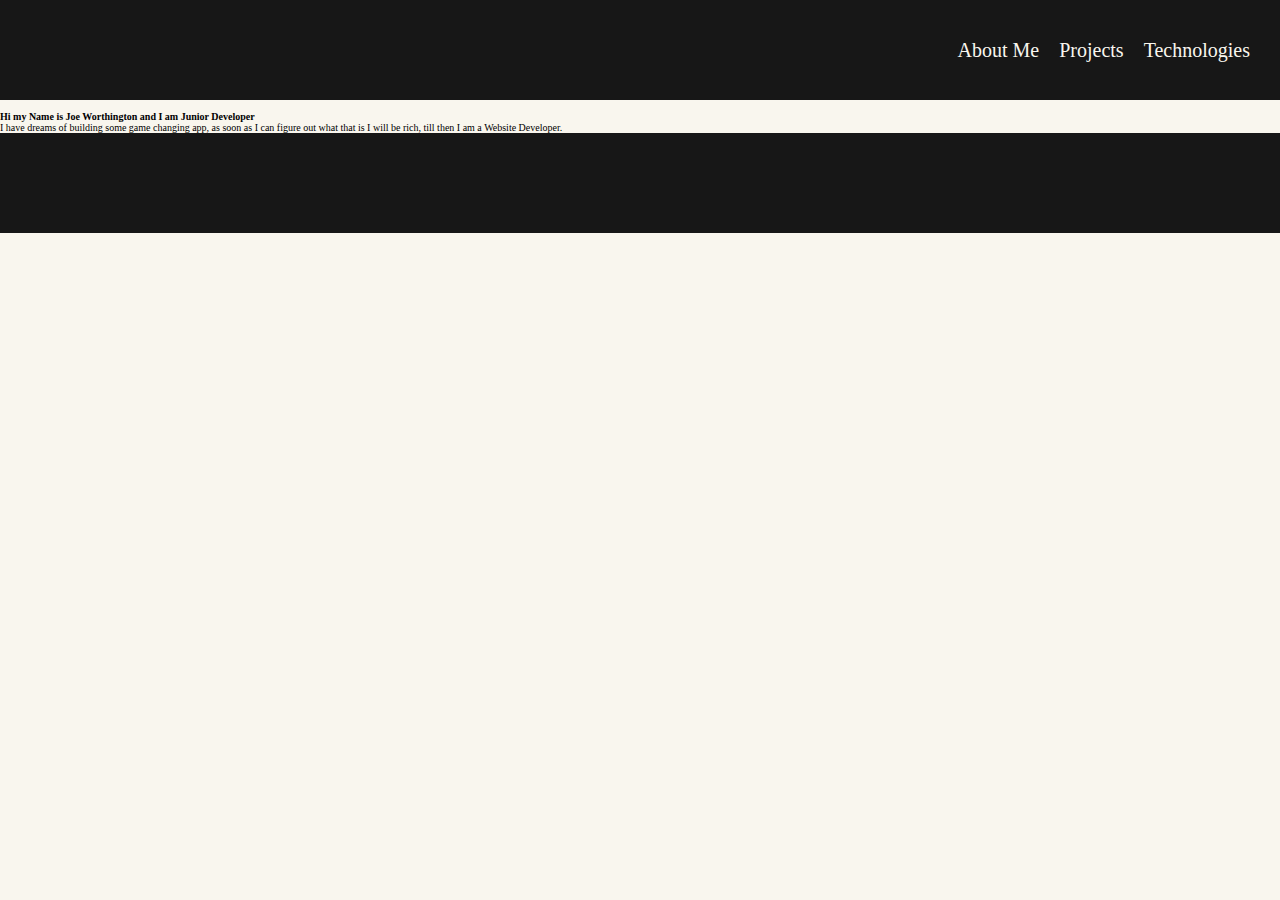
==== index.html @ 5282e40b "Initial commit of project" ====
<!DOCTYPE html>
<html lang="en">
<head>
    <meta charset="UTF-8">
    <meta http-equiv="X-UA-Compatible" content="IE=edge">
    <meta name="viewport" content="width=device-width, initial-scale=1.0">
    <link rel="stylesheet" href="style.css">
    <title>Document</title>
</head>
<body>
    <header class="containter">
        <nav>
            <a href="#">About Me</a>
            <a href="#">Projects</a>
            <a href="#">Technologies</a>
        </nav>
        <button onclick="mobileMenu()" class="hamburger">
            <div class="bar"></div>
        </button>
        <nav class="mobile-nav">
            <a href="#">About Me</a>
            <a href="#">Projects</a>
            <a href="#">Technologies</a>
        </nav>
    </header>

    <body>

        <!-- Hero Block -->
        <section class="hero-block">
            <div class="container">
                <div class="profile-picture">
                    <img src="" alt="">
                </div>
                <div class="opening-statement">
                    <h1>Hi my Name is Joe Worthington and I am Junior Developer</h1>
                    <p>I have dreams of building some game changing app, as soon as I can figure out what that is I will be rich, till then I am a Website Developer.</p>
                </div>
            </div>
        </section>

    </body>

    <footer>

    </footer>
    <script src="./assets/javascript/main.js"></script>
    
</body>
</html>
---- style.css ----
* {
  margin: 0;
  padding: 0;
  font-size: 10px;
}

body {
  background: #F9F6EE;
  margin: 0 auto;
}

.container {
  max-width: 1600px;
}

header {
  display: flex;
  justify-content: end;
  align-items: center;
  background: #171717;
  position: relative;
  height: 10rem;
  gap: 1rem;
}
header nav {
  list-style-type: none;
  display: flex;
  gap: 2rem;
  padding: 0 3rem;
}
header nav a {
  color: #F9F6EE;
  font-size: 2rem;
  position: relative;
  text-decoration: none;
}
header nav a:after {
  position: absolute;
  display: block;
  content: "";
  width: 0;
  height: 0.2rem;
  background-color: #8FBC8F;
  z-index: 3;
  left: 50%;
  transition: all 0.2s ease-out;
}
header nav a:hover::after {
  width: 100%;
  left: 1px;
}
header .hamburger {
  display: none;
  position: absolute;
  right: 2rem;
  width: 35px;
  height: 35px;
  cursor: pointer;
  appearance: none;
  background: none;
  outline: none;
  border: none;
}
header .mobile-nav {
  display: none;
}
@media (max-width: 992px) {
  header nav {
    display: none;
  }
  header .hamburger {
    display: block;
    z-index: 3;
  }
  header .hamburger .bar, header .hamburger:after, header .hamburger:before {
    content: "";
    display: block;
    width: 100%;
    height: 5px;
    background: #F9F6EE;
    margin: 6px 0px;
    transition: 0.4s;
  }
  header .hamburger.is-active:before {
    transform: rotate(-45deg) translate(-0.9rem, 0.6rem);
  }
  header .hamburger.is-active:after {
    transform: rotate(45deg) translate(-0.9rem, -0.6rem);
  }
  header .hamburger.is-active .bar {
    opacity: 0;
  }
  header .mobile-nav {
    margin: 0 auto;
    position: fixed;
    display: flex;
    overflow: hidden;
    width: 100vw;
    height: 100vh;
    justify-content: center;
    flex-direction: column;
    align-items: center;
    background-color: #171717;
    top: 10px;
    right: -200vw;
    transition: 0.6s;
    padding: 0;
  }
  header .mobile-nav a {
    font-size: 6rem;
  }
  header .mobile-nav.is-active {
    right: 0;
  }
}

footer {
  background: #171717;
  width: 100%;
  height: 100px;
}

/*# sourceMappingURL=style.css.map */
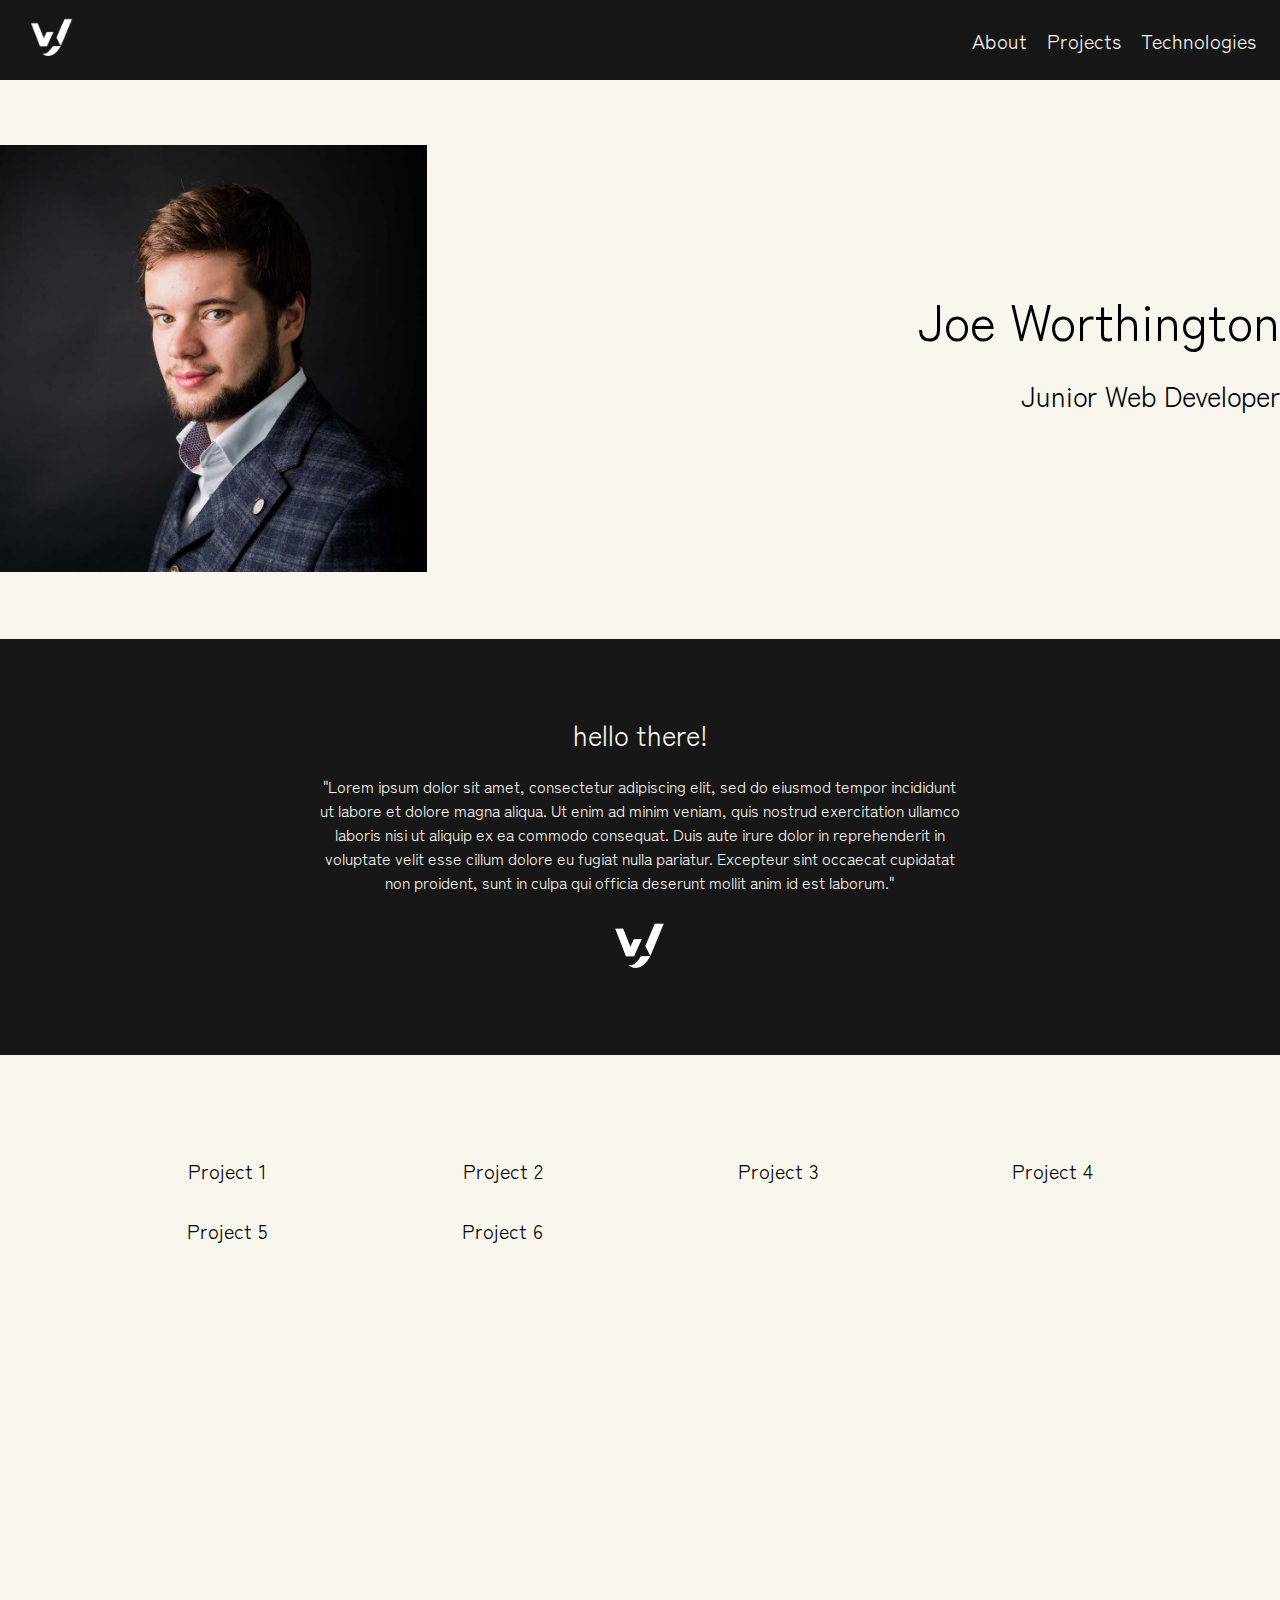
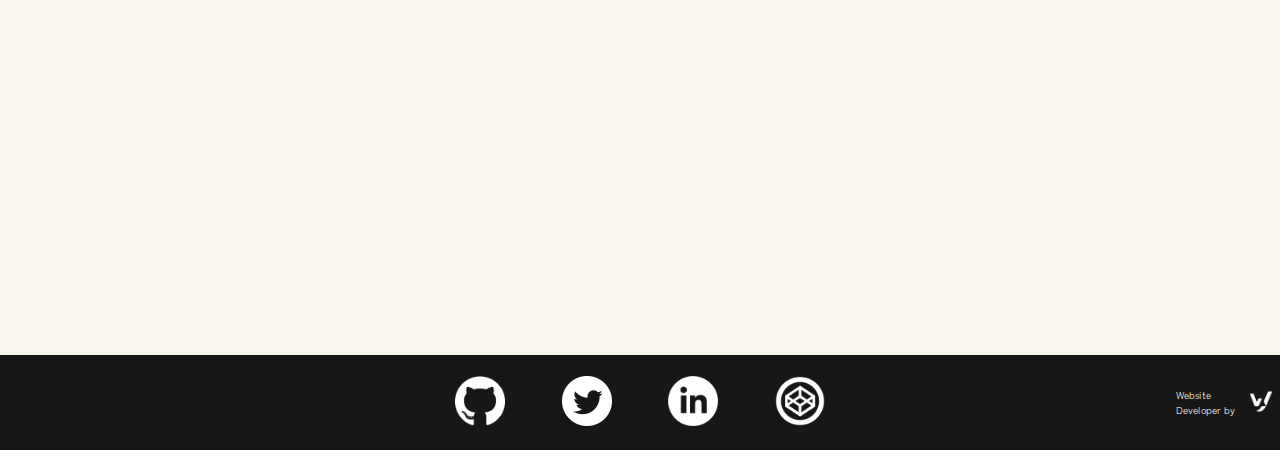
==== commit b1b16040: "Desktop updates" ====
--- a/index.html
+++ b/index.html
@@ -5,23 +5,30 @@
     <meta http-equiv="X-UA-Compatible" content="IE=edge">
     <meta name="viewport" content="width=device-width, initial-scale=1.0">
     <link rel="stylesheet" href="style.css">
-    <title>Document</title>
+    <link rel="preconnect" href="https://fonts.googleapis.com">
+    <link rel="preconnect" href="https://fonts.gstatic.com" crossorigin>
+    <link href="https://fonts.googleapis.com/css2?family=Zen+Kaku+Gothic+Antique:wght@300;400;500;700;900&display=swap" rel="stylesheet">
+    <link rel="icon" type="image/x-icon" href="/assets/images/favicon.ico">
+    <title>Portfolio Project</title>
 </head>
 <body>
-    <header class="containter">
-        <nav>
-            <a href="#">About Me</a>
-            <a href="#">Projects</a>
-            <a href="#">Technologies</a>
-        </nav>
-        <button onclick="mobileMenu()" class="hamburger">
-            <div class="bar"></div>
-        </button>
-        <nav class="mobile-nav">
-            <a href="#">About Me</a>
-            <a href="#">Projects</a>
-            <a href="#">Technologies</a>
-        </nav>
+    <header>
+        <div class="container">
+            <a href="index.html" class="logo"><img src="./assets/images/Logo.png" alt="Joe Worthington Junior Developer Logo"></a>
+            <nav>
+                <a href="about.html">About</a>
+                <a href="portfolio.html">Projects</a>
+                <a href="technologies.html">Technologies</a>
+            </nav>
+            <button onclick="mobileMenu()" class="hamburger">
+                <div class="bar"></div>
+            </button>
+            <nav class="mobile-nav">
+                <a href="about.html">About</a>
+                <a href="portfolio.html">Projects</a>
+                <a href="technologies.html">Technologies</a>
+            </nav>
+        </div>
     </header>
 
     <body>
@@ -30,11 +37,48 @@
         <section class="hero-block">
             <div class="container">
                 <div class="profile-picture">
-                    <img src="" alt="">
+                    <img src="./assets/images/1534412754009.jpg" alt="">
                 </div>
                 <div class="opening-statement">
-                    <h1>Hi my Name is Joe Worthington and I am Junior Developer</h1>
-                    <p>I have dreams of building some game changing app, as soon as I can figure out what that is I will be rich, till then I am a Website Developer.</p>
+                    <h1>Joe Worthington</h1>
+                    <h2>Junior Web Developer</h2>
+                </div>
+            </div>
+        </section>
+
+        <section class="intro-block">
+            <div class="container">
+                <h2>hello there!</h2>
+                <p>"Lorem ipsum dolor sit amet, consectetur adipiscing elit, sed do eiusmod tempor incididunt ut labore et dolore magna aliqua. Ut enim ad minim veniam, quis nostrud exercitation ullamco laboris nisi ut aliquip ex ea commodo consequat. Duis aute irure dolor in reprehenderit in voluptate velit esse cillum dolore eu fugiat nulla pariatur. Excepteur sint occaecat cupidatat non proident, sunt in culpa qui officia deserunt mollit anim id est laborum."</p>
+                <img src="./assets/images/Logo.png" alt="Joe Worthington Junior Developer Logo">
+            </div>
+        </section>
+
+        <section class="project-highlight">
+            <div class="container">
+                <div class="highlight-card-left">
+                    <img src="" alt="">
+                    <h3>Project 1</h3>
+                </div>
+                <div class="highlight-card-right">
+                    <img src="" alt="">
+                    <h3>Project 2</h3>
+                </div>
+                <div class="highlight-card-left">
+                    <img src="" alt="">
+                    <h3>Project 3</h3>
+                </div>
+                <div class="highlight-card-right">
+                    <img src="" alt="">
+                    <h3>Project 4</h3>
+                </div>
+                <div class="highlight-card-left">
+                    <img src="" alt="">
+                    <h3>Project 5</h3>
+                </div>
+                <div class="highlight-card-right">
+                    <img src="" alt="">
+                    <h3>Project 6</h3>
                 </div>
             </div>
         </section>
@@ -42,6 +86,17 @@
     </body>
 
     <footer>
+        <div class="container">
+            <a class="github" href="https://github.com/Joseph-Worthington"><img src="./assets/images/social-images/GitHub-Mark-Light-120px-plus.png" alt="Link to GitHub account"></a>
+            <a class="twitter" href="https://twitter.com/JoeWorthingto15"><img src="./assets/images/social-images/Twitter social icons - circle - white.png" alt="Link to Twitter account"></a>
+            <a class="linkedin" href="https://www.linkedin.com/in/joseph-ce-worthington/"><img src="./assets/images/social-images/linkedin-4-512.png" alt="Link to LinkedIn account"></a>
+            <a class="codepen" href="https://codepen.io/josephworthington"><img src="./assets/images/social-images/codepen-logo.png" alt="Link to Codepens"></a>
+            <div class="developer-signature">
+                <span>Website Developer by</span>
+                <img src="./assets/images/Logo.png" alt="Joe Worthington Junior Developer Logo">
+            </div>
+        </div>
+
 
     </footer>
     <script src="./assets/javascript/main.js"></script>
--- a/style.css
+++ b/style.css
@@ -2,6 +2,7 @@
   margin: 0;
   padding: 0;
   font-size: 10px;
+  box-sizing: border-box;
 }
 
 body {
@@ -10,29 +11,73 @@
 }
 
 .container {
-  max-width: 1600px;
+  max-width: 1400px;
+  display: grid;
+  grid-template-columns: repeat(12, 1fr);
+  align-items: center;
+  justify-items: center;
+  margin: 0 auto;
+}
+@media (max-width: 992px) {
+  .container {
+    margin: 24px;
+    gap: 26px 0;
+    grid-template-columns: repeat(4, 1fr);
+  }
+}
+
+p, span, h1, h2, h3, h4, h5, h6, a, li {
+  font-family: "Zen Kaku Gothic Antique", sans-serif;
+  font-weight: 400;
+  margin-bottom: 2rem;
+}
+
+h1 {
+  font-size: 5rem;
+}
+
+h2 {
+  font-size: 2.75rem;
+}
+
+h3 {
+  font-size: 2rem;
+}
+
+p {
+  font-size: 1.6rem;
+}
+
+img {
+  max-width: 100%;
+}
+
+ul {
+  list-style: none;
 }
 
 header {
+  background: #171717;
+  height: 8rem;
   display: flex;
-  justify-content: end;
   align-items: center;
-  background: #171717;
-  position: relative;
-  height: 10rem;
-  gap: 1rem;
+}
+header .container {
+  padding: 0 24px;
+  width: 100%;
 }
 header nav {
   list-style-type: none;
   display: flex;
   gap: 2rem;
-  padding: 0 3rem;
+  grid-column: 12;
 }
 header nav a {
   color: #F9F6EE;
   font-size: 2rem;
   position: relative;
   text-decoration: none;
+  margin-top: 2rem;
 }
 header nav a:after {
   position: absolute;
@@ -51,7 +96,8 @@
 }
 header .hamburger {
   display: none;
-  position: absolute;
+  grid-column: 4;
+  justify-self: end;
   right: 2rem;
   width: 35px;
   height: 35px;
@@ -64,13 +110,22 @@
 header .mobile-nav {
   display: none;
 }
-@media (max-width: 992px) {
+header .logo {
+  max-width: 55px;
+  justify-self: start;
+  z-index: 100;
+  margin-top: 2rem;
+}
+@media (max-width: 992px) {
+  header .logo {
+    margin-top: 0;
+  }
   header nav {
     display: none;
   }
   header .hamburger {
     display: block;
-    z-index: 3;
+    z-index: 100;
   }
   header .hamburger .bar, header .hamburger:after, header .hamburger:before {
     content: "";
@@ -105,9 +160,10 @@
     right: -200vw;
     transition: 0.6s;
     padding: 0;
+    z-index: 99;
   }
   header .mobile-nav a {
-    font-size: 6rem;
+    font-size: 5rem;
   }
   header .mobile-nav.is-active {
     right: 0;
@@ -117,7 +173,299 @@
 footer {
   background: #171717;
   width: 100%;
-  height: 100px;
+  padding: 1px;
+}
+footer img {
+  max-height: 5rem;
+  max-width: 5rem;
+  border: 50%;
+  margin-top: 2rem;
+}
+footer .github {
+  grid-column: 5;
+}
+footer .developer-signature {
+  width: 100px;
+  display: flex;
+  align-items: center;
+  grid-column: 12;
+  gird-column: span-2;
+}
+footer .developer-signature img {
+  max-height: 30px;
+  margin-top: 0;
+}
+footer .developer-signature span {
+  font-size: 1rem;
+  color: #F9F6EE;
+  margin-bottom: 0;
+}
+@media (max-width: 992px) {
+  footer img {
+    max-height: 5rem;
+    max-width: 5rem;
+    border: 50%;
+    margin-top: 0;
+  }
+  footer .developer-signature {
+    width: 50px;
+    grid-column: 4;
+  }
+  footer .developer-signature img {
+    max-height: 15px;
+  }
+  footer .developer-signature span {
+    font-size: 0.5rem;
+    margin-bottom: 2rem;
+  }
+}
+
+.hero-block {
+  height: 50vh;
+  height: 100%;
+  padding: 6.5rem 0;
+}
+.hero-block .profile-picture {
+  grid-column: 1/span 4;
+}
+.hero-block .opening-statement {
+  grid-column: 9/span 4;
+  justify-self: end;
+}
+.hero-block .opening-statement h2 {
+  text-align: right;
+}
+@media (max-width: 992px) {
+  .hero-block {
+    padding: 0;
+    height: 89vh;
+  }
+  .hero-block .opening-statement {
+    grid-column: 1/span 4;
+  }
+  .hero-block .opening-statement h2 {
+    text-align: left;
+  }
+}
+
+.hero-block-variant {
+  height: 20vh;
+  background-size: cover;
+  background-repeat: no-repeat;
+  background-position: center;
+}
+.hero-block-variant .container {
+  height: 100%;
+}
+.hero-block-variant h1 {
+  grid-column: 6/span 2;
+}
+@media (max-width: 992px) {
+  .hero-block-variant h1 {
+    grid-column: 1/span 4;
+  }
+}
+
+.intro-block {
+  background-color: #171717;
+  padding: 7.5rem 0;
+  color: #F9F6EE;
+}
+.intro-block h2 {
+  grid-column: 6/span 2;
+}
+.intro-block p {
+  grid-column: 4/span 6;
+  text-align: center;
+}
+.intro-block img {
+  grid-column: 6/span 2;
+}
+@media (max-width: 992px) {
+  .intro-block h2 {
+    grid-column: 1/span 4;
+  }
+  .intro-block p {
+    grid-column: 1/span 4;
+    text-align: center;
+  }
+  .intro-block img {
+    grid-column: 2/span 2;
+  }
+}
+
+.project-highlight {
+  text-align: center;
+  height: 100vh;
+  padding: 10vh;
+}
+.project-highlight img {
+  background: #D9D9D9;
+  min-height: 100%;
+  min-width: 100%;
+}
+.project-highlight .highlight-card-left {
+  grid-column: span 3;
+}
+.project-highlight .highlight-card-right {
+  grid-column: span 3;
+}
+@media (max-width: 992px) {
+  .project-highlight {
+    padding: 0;
+    overflow: scroll;
+  }
+  .project-highlight img {
+    min-height: 145px;
+    min-width: 145px;
+  }
+  .project-highlight .highlight-card-left {
+    grid-column: 1/span 4;
+    justify-self: start;
+  }
+  .project-highlight .highlight-card-right {
+    grid-column: 1/span 4;
+    justify-self: end;
+  }
+}
+
+.about-content-block {
+  margin: 10rem 0;
+}
+.about-content-block .container {
+  column-gap: 1rem;
+  grid-auto-flow: row dense;
+}
+.about-content-block .profile-pic {
+  grid-column: 8/span 4;
+}
+.about-content-block .content-wrapper {
+  grid-column: 1/span 6;
+}
+.about-content-block .profile-pic-mobile {
+  display: none;
+}
+@media (max-width: 992px) {
+  .about-content-block .profile-pic-mobile {
+    grid-column: 3/span 2;
+    display: block;
+  }
+  .about-content-block p:first-of-type {
+    grid-column: 1/span 2;
+  }
+  .about-content-block p:nth-child(n+3) {
+    grid-column: 1/span 4;
+  }
+}
+
+@media (max-width: 576px) {
+  .projects .project-card {
+    grid-column: 1/span 4;
+    justify-self: start;
+    position: relative;
+  }
+  .projects .project-card .info-card {
+    background: #171717;
+    color: #F9F6EE;
+  }
+  .projects .project-card .info-card-img {
+    position: absolute;
+    height: 40vw;
+    width: 40vw;
+    background-color: #8FBC8F;
+    left: 45vw;
+    top: 50%;
+    transform: translate(0, -50%);
+  }
+  .projects .project-card-reverse {
+    grid-column: 1/span 4;
+    justify-self: end;
+    position: relative;
+  }
+  .projects .project-card-reverse .info-card {
+    background: #F9F6EE;
+    color: #171717;
+  }
+  .projects .project-card-reverse .info-card-img {
+    position: absolute;
+    height: 40vw;
+    width: 40vw;
+    background-color: #8FBC8F;
+    right: 45vw;
+    top: 50%;
+    transform: translate(0, -50%);
+  }
+  .projects .info-card {
+    max-width: 65vw;
+    padding: 0 2rem;
+    opacity: 0.8;
+    position: relative;
+  }
+  .projects .info-card h2 {
+    padding: 2rem 0;
+  }
+  .projects .info-card ul {
+    padding: 2rem 0;
+    display: flex;
+    gap: 2rem;
+  }
+}
+
+.technology-wrapper {
+  position: relative;
+  display: flex;
+  flex-direction: column;
+  align-items: center;
+  justify-content: center;
+  gap: 10px;
+  margin: 4rem;
+  background-color: #F9F6EE;
+  color: #171717;
+  max-width: 400px;
+}
+.technology-wrapper:hover h2:after {
+  width: 100%;
+  left: 0;
+}
+.technology-wrapper * {
+  color: inherit;
+}
+.technology-wrapper h2 {
+  position: relative;
+}
+.technology-wrapper h2:after {
+  position: absolute;
+  display: block;
+  content: "";
+  width: 0;
+  height: 0.2rem;
+  background-color: #8FBC8F;
+  z-index: 3;
+  left: 50%;
+  transition: all 0.5s ease-out;
+}
+.technology-wrapper .info-card {
+  position: absolute;
+  height: 100%;
+  background: #171717;
+  opacity: 0.8;
+  color: #F9F6EE;
+  width: 20vw;
+  padding: 2vw;
+  text-align: center;
+  opacity: 0;
+  z-index: -2;
+}
+.technology-wrapper .info-card.is-active {
+  opacity: 1;
+  z-index: 2;
+}
+.technology-wrapper .info-card h2 {
+  display: inline;
+  text-align: center;
+}
+.technology-wrapper .info-card p {
+  padding-top: 1vh;
 }
 
 /*# sourceMappingURL=style.css.map */
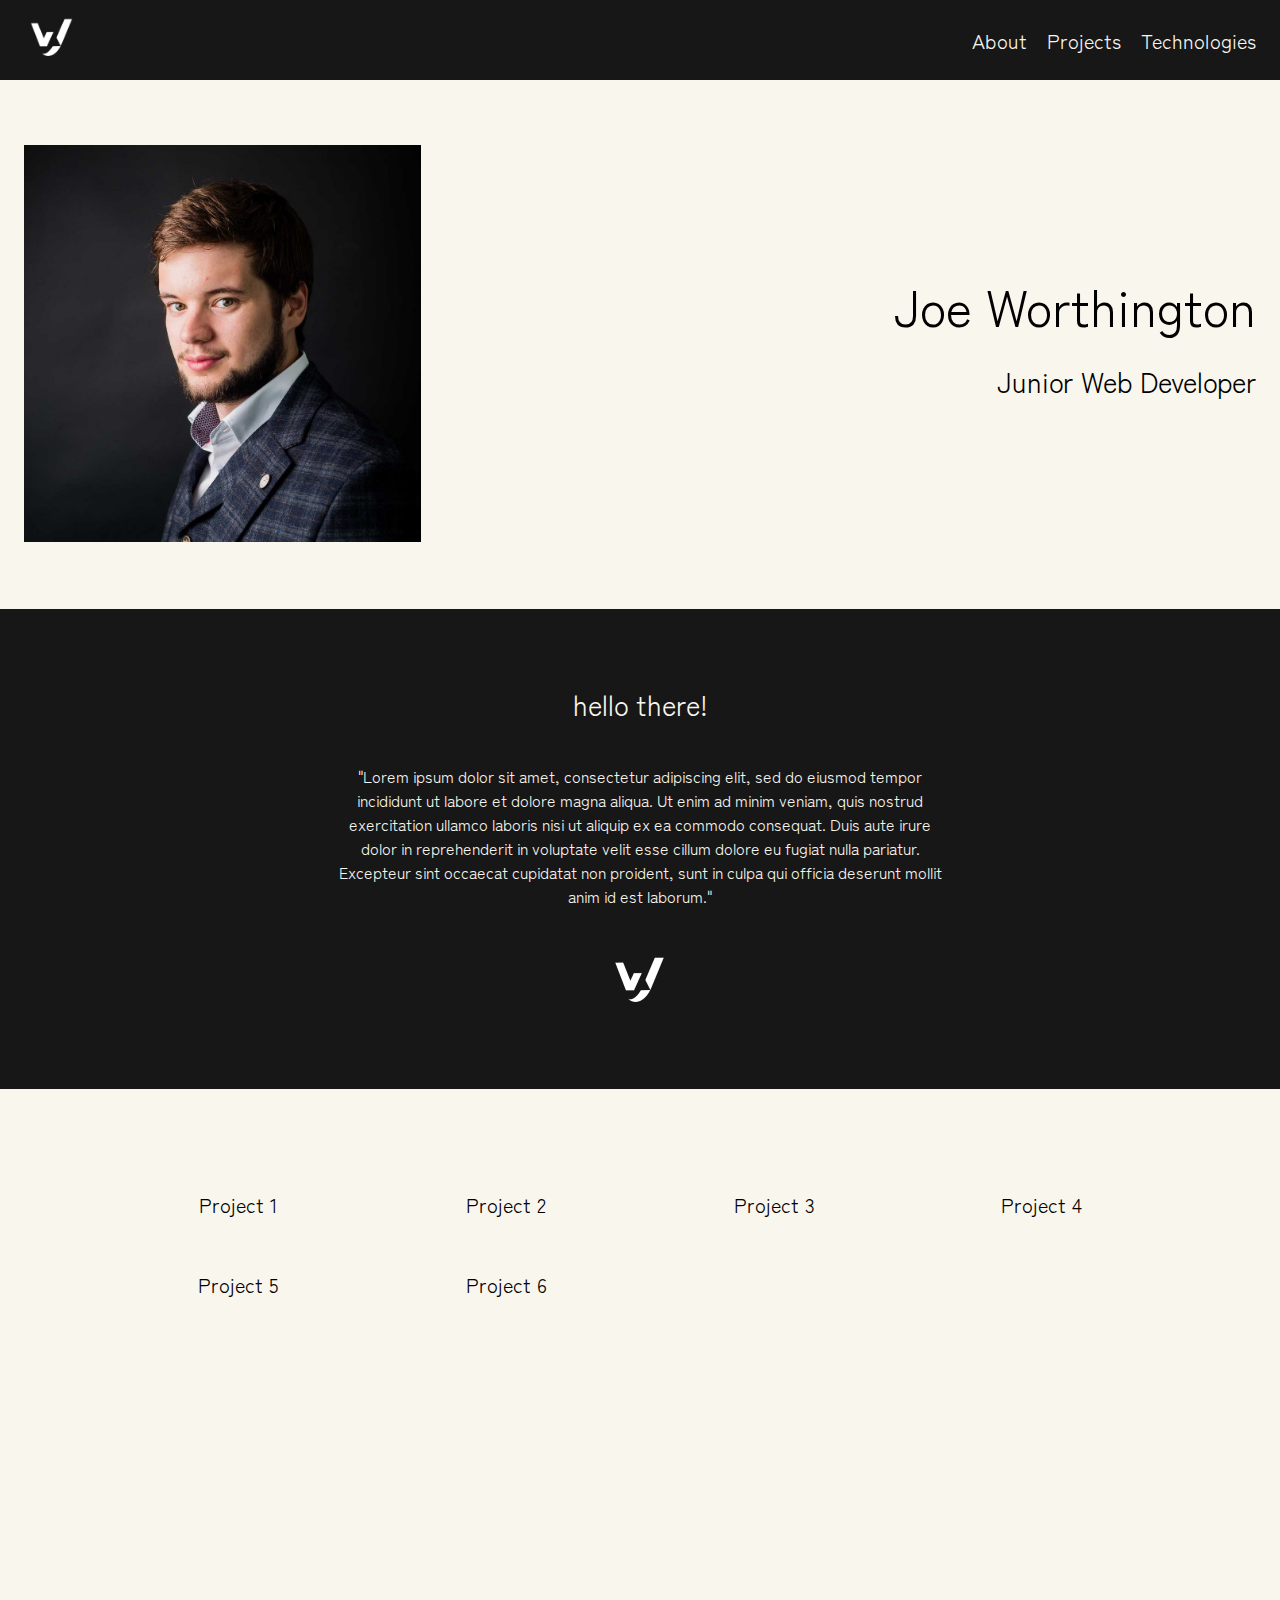
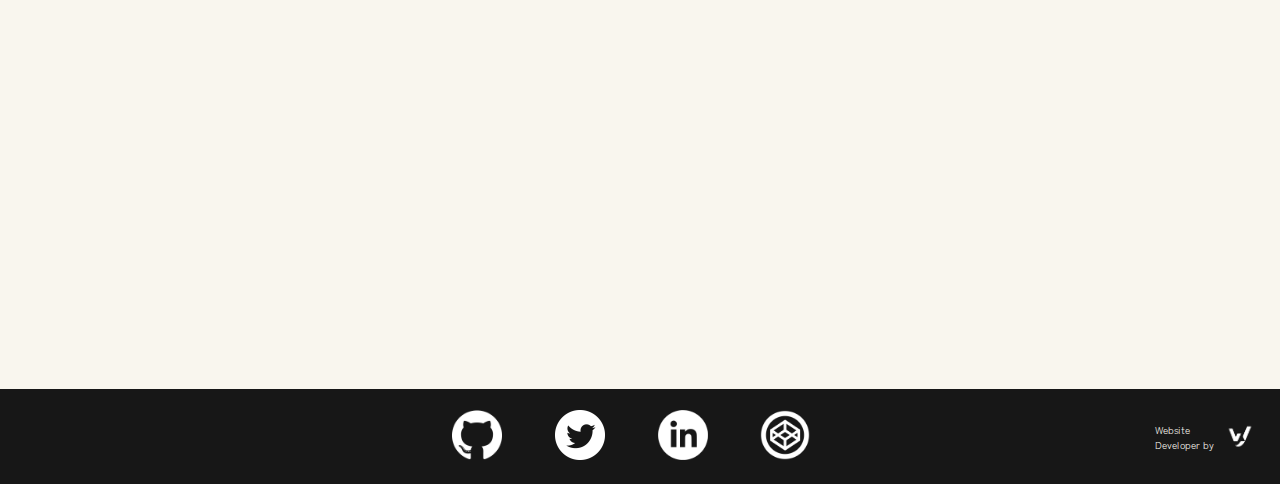
==== commit d113434f: "Update" ====
--- a/index.html
+++ b/index.html
@@ -99,7 +99,7 @@
 
 
     </footer>
-    <script src="./assets/javascript/main.js"></script>
+    <script type="module" src="./assets/javascript/main.js"></script>
     
 </body>
 </html>--- a/style.css
+++ b/style.css
@@ -17,13 +17,19 @@
   align-items: center;
   justify-items: center;
   margin: 0 auto;
+  padding: 0 24px;
+  gap: 2rem;
 }
 @media (max-width: 992px) {
   .container {
-    margin: 24px;
     gap: 26px 0;
     grid-template-columns: repeat(4, 1fr);
   }
+}
+
+a {
+  font-style: none;
+  text-decoration: none;
 }
 
 p, span, h1, h2, h3, h4, h5, h6, a, li {
@@ -63,7 +69,6 @@
   align-items: center;
 }
 header .container {
-  padding: 0 24px;
   width: 100%;
 }
 header nav {
@@ -337,10 +342,11 @@
   grid-auto-flow: row dense;
 }
 .about-content-block .profile-pic {
-  grid-column: 8/span 4;
+  grid-column: 8/span 5;
 }
 .about-content-block .content-wrapper {
   grid-column: 1/span 6;
+  align-self: start;
 }
 .about-content-block .profile-pic-mobile {
   display: none;
@@ -358,6 +364,43 @@
   }
 }
 
+.projects {
+  padding: 5vh 0;
+}
+.projects li {
+  text-transform: uppercase;
+}
+.projects a:hover {
+  scale: 1.2;
+}
+.projects .technology-used ul {
+  display: flex;
+  gap: 2rem;
+}
+.projects .project-card {
+  grid-column: span 4;
+}
+.projects .project-card .info-card {
+  background: #171717;
+  color: #F9F6EE;
+  padding: 2rem;
+  box-shadow: 1px 2px 2px #666;
+}
+.projects .project-card .info-card-img {
+  height: 200px;
+}
+.projects .project-card-reverse {
+  grid-column: span 4;
+}
+.projects .project-card-reverse .info-card {
+  background: #F9F6EE;
+  color: #171717;
+  padding: 2rem;
+  box-shadow: 0px 2px 2px 2px rgba(23, 23, 23, 0.5);
+}
+.projects .project-card-reverse .info-card-img {
+  height: 200px;
+}
 @media (max-width: 576px) {
   .projects .project-card {
     grid-column: 1/span 4;
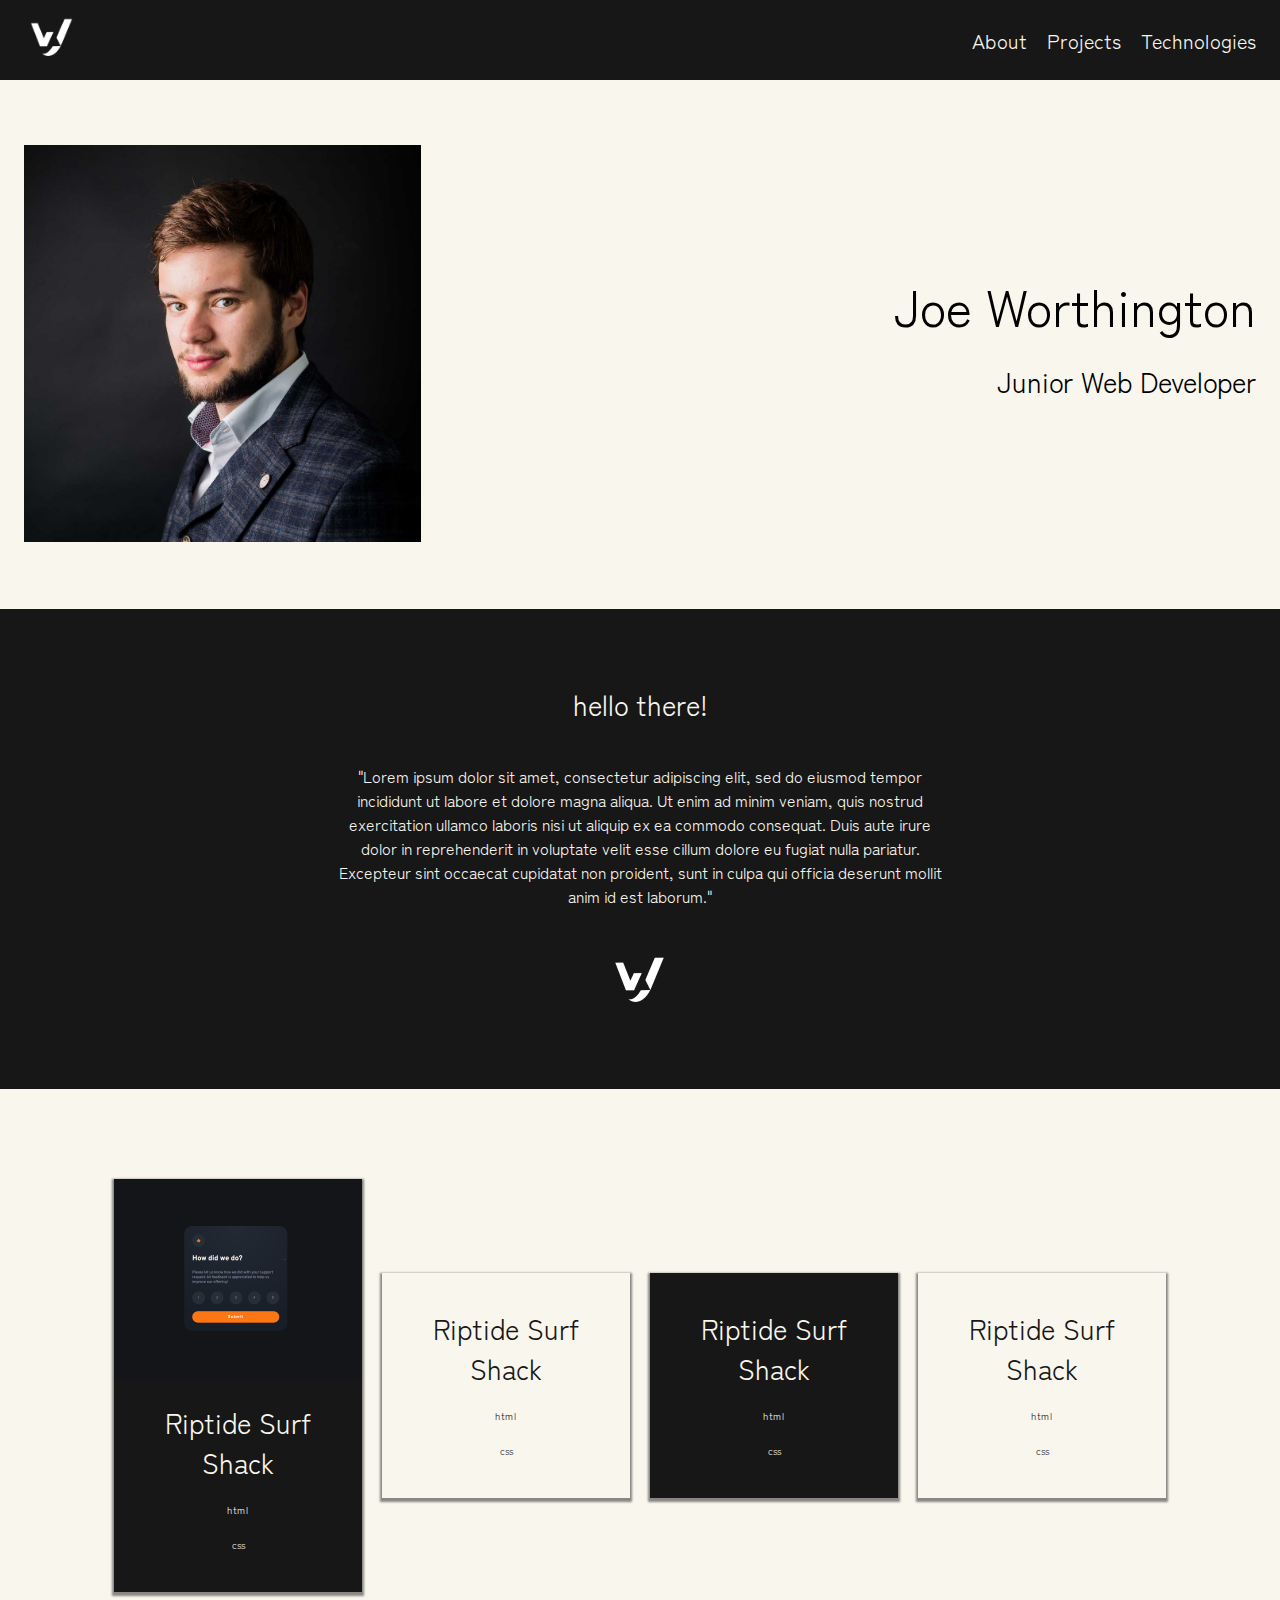
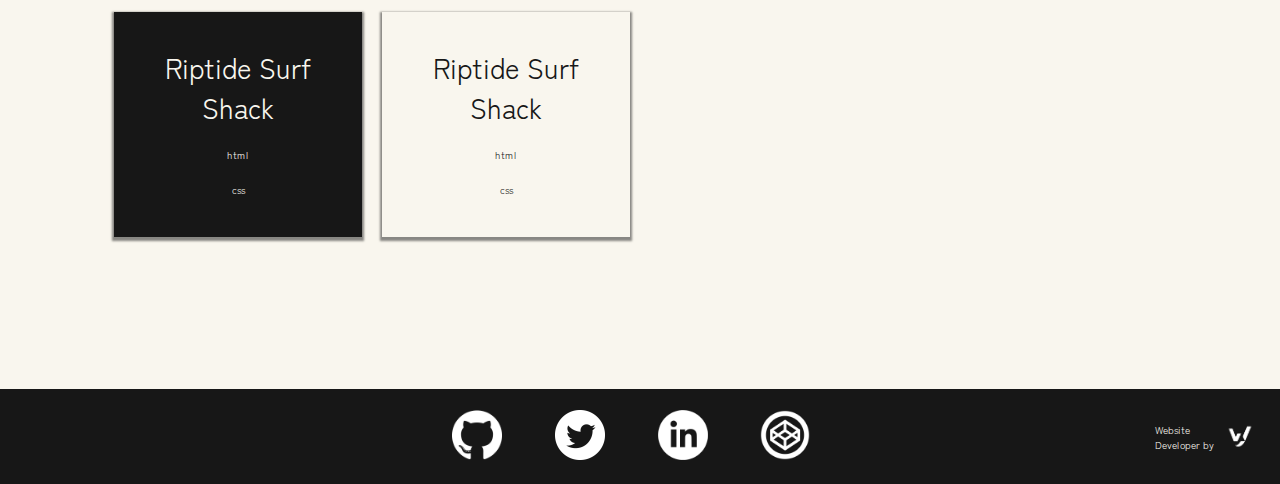
==== commit 15ba0157: "Add array loop to home page" ====
--- a/index.html
+++ b/index.html
@@ -56,30 +56,6 @@
 
         <section class="project-highlight">
             <div class="container">
-                <div class="highlight-card-left">
-                    <img src="" alt="">
-                    <h3>Project 1</h3>
-                </div>
-                <div class="highlight-card-right">
-                    <img src="" alt="">
-                    <h3>Project 2</h3>
-                </div>
-                <div class="highlight-card-left">
-                    <img src="" alt="">
-                    <h3>Project 3</h3>
-                </div>
-                <div class="highlight-card-right">
-                    <img src="" alt="">
-                    <h3>Project 4</h3>
-                </div>
-                <div class="highlight-card-left">
-                    <img src="" alt="">
-                    <h3>Project 5</h3>
-                </div>
-                <div class="highlight-card-right">
-                    <img src="" alt="">
-                    <h3>Project 6</h3>
-                </div>
             </div>
         </section>
 
--- a/style.css
+++ b/style.css
@@ -60,6 +60,33 @@
 
 ul {
   list-style: none;
+}
+
+.highlight-card-left {
+  box-shadow: 0px 2px 2px 2px rgba(23, 23, 23, 0.5);
+}
+
+.highlight-card-right {
+  box-shadow: 0px 2px 2px 2px rgba(23, 23, 23, 0.5);
+}
+
+.info-card {
+  background: #F9F6EE;
+  color: #171717;
+  padding: 2rem;
+}
+
+.info-card-img {
+  background-color: #F9F6EE;
+}
+
+.highlight-card-left .info-card {
+  background: #171717;
+  color: #F9F6EE;
+}
+
+.highlight-card-left .info-card-img {
+  background-color: #171717;
 }
 
 header {
@@ -386,9 +413,6 @@
   padding: 2rem;
   box-shadow: 1px 2px 2px #666;
 }
-.projects .project-card .info-card-img {
-  height: 200px;
-}
 .projects .project-card-reverse {
   grid-column: span 4;
 }
@@ -397,9 +421,6 @@
   color: #171717;
   padding: 2rem;
   box-shadow: 0px 2px 2px 2px rgba(23, 23, 23, 0.5);
-}
-.projects .project-card-reverse .info-card-img {
-  height: 200px;
 }
 @media (max-width: 576px) {
   .projects .project-card {
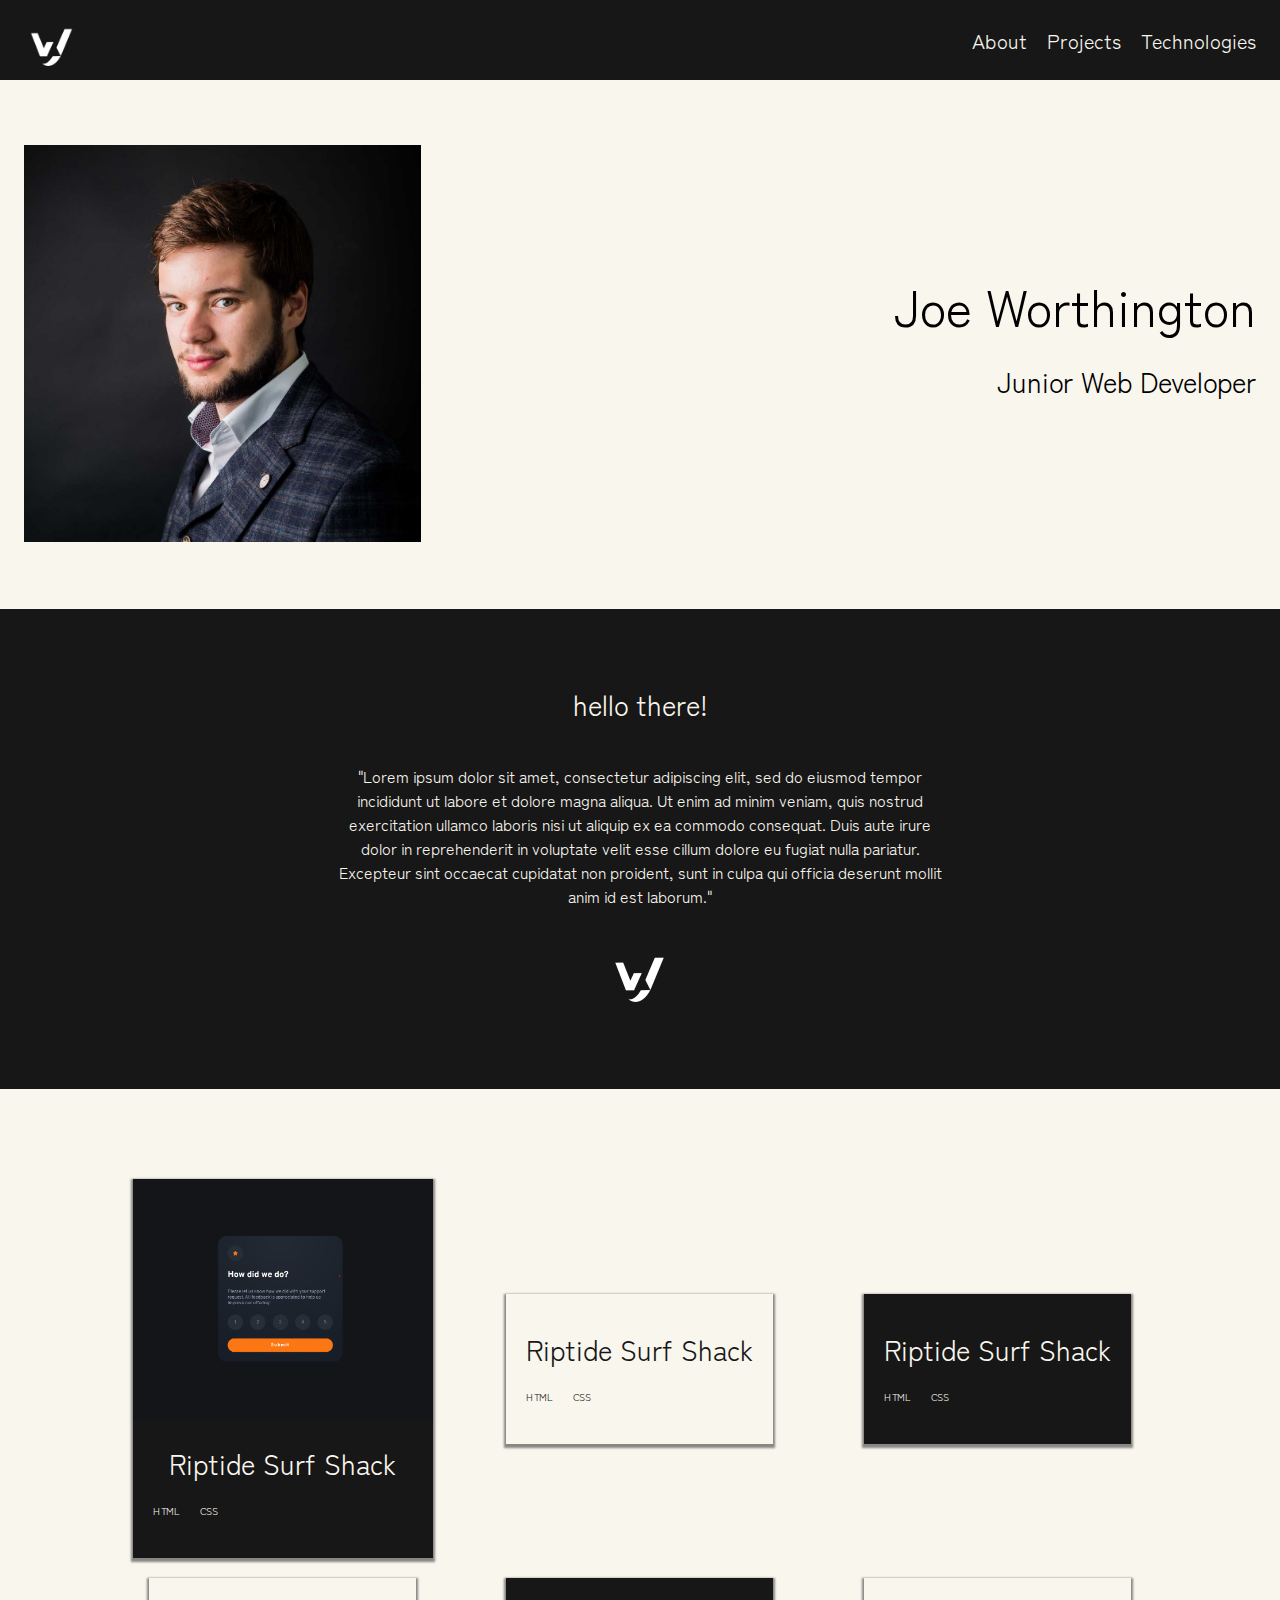
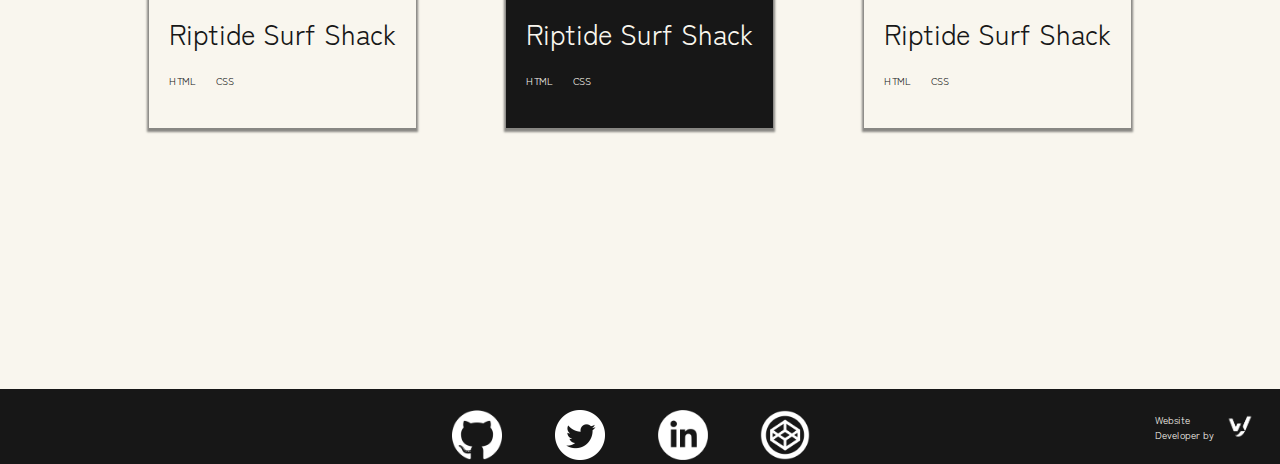
==== commit 680f3608: "Portfolio pages and style changes across site" ====
--- a/index.html
+++ b/index.html
@@ -20,7 +20,7 @@
                 <a href="portfolio.html">Projects</a>
                 <a href="technologies.html">Technologies</a>
             </nav>
-            <button onclick="mobileMenu()" class="hamburger">
+            <button class="hamburger">
                 <div class="bar"></div>
             </button>
             <nav class="mobile-nav">
--- a/style.css
+++ b/style.css
@@ -87,6 +87,11 @@
 
 .highlight-card-left .info-card-img {
   background-color: #171717;
+}
+
+.technology-used ul {
+  display: flex;
+  gap: 2rem;
 }
 
 header {
@@ -146,6 +151,7 @@
   max-width: 55px;
   justify-self: start;
   z-index: 100;
+  margin: 0;
   margin-top: 2rem;
 }
 @media (max-width: 992px) {
@@ -207,6 +213,9 @@
   width: 100%;
   padding: 1px;
 }
+footer a {
+  margin: 0;
+}
 footer img {
   max-height: 5rem;
   max-width: 5rem;
@@ -237,7 +246,9 @@
     max-height: 5rem;
     max-width: 5rem;
     border: 50%;
-    margin-top: 0;
+  }
+  footer .github {
+    grid-column: 1;
   }
   footer .developer-signature {
     width: 50px;
@@ -331,21 +342,27 @@
   height: 100vh;
   padding: 10vh;
 }
+.project-highlight li {
+  text-transform: uppercase;
+}
 .project-highlight img {
   background: #D9D9D9;
   min-height: 100%;
   min-width: 100%;
 }
 .project-highlight .highlight-card-left {
-  grid-column: span 3;
+  grid-column: span 4;
+  max-width: 300px;
 }
 .project-highlight .highlight-card-right {
-  grid-column: span 3;
+  grid-column: span 4;
+  max-width: 300px;
 }
 @media (max-width: 992px) {
   .project-highlight {
-    padding: 0;
+    padding: 2vh 0;
     overflow: scroll;
+    margin: 10vh 0;
   }
   .project-highlight img {
     min-height: 145px;
@@ -400,12 +417,15 @@
 .projects a:hover {
   scale: 1.2;
 }
-.projects .technology-used ul {
-  display: flex;
-  gap: 2rem;
+.projects .info-card-img {
+  background-size: cover;
+  background-position: center;
+  background-repeat: no-repeat;
+  padding: 30%;
 }
 .projects .project-card {
   grid-column: span 4;
+  min-width: 100%;
 }
 .projects .project-card .info-card {
   background: #171717;
@@ -415,6 +435,7 @@
 }
 .projects .project-card-reverse {
   grid-column: span 4;
+  min-width: 100%;
 }
 .projects .project-card-reverse .info-card {
   background: #F9F6EE;
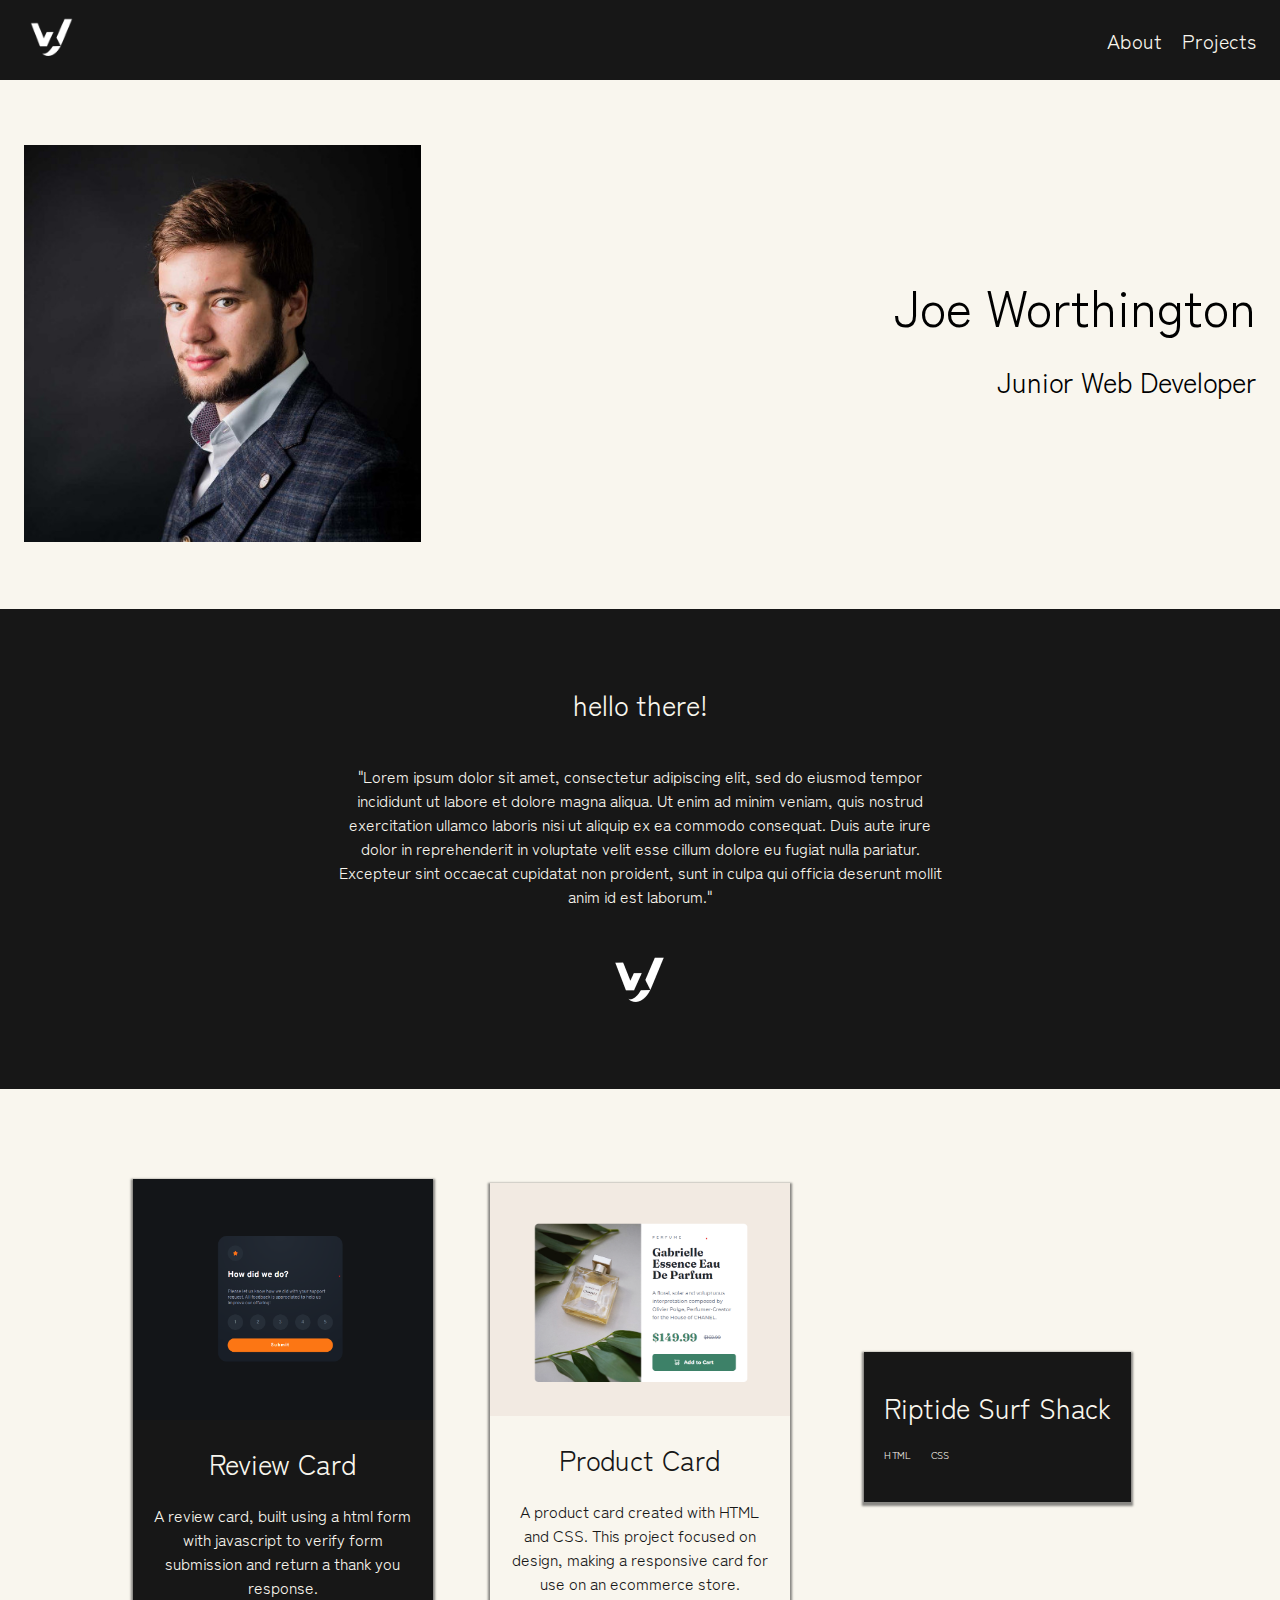
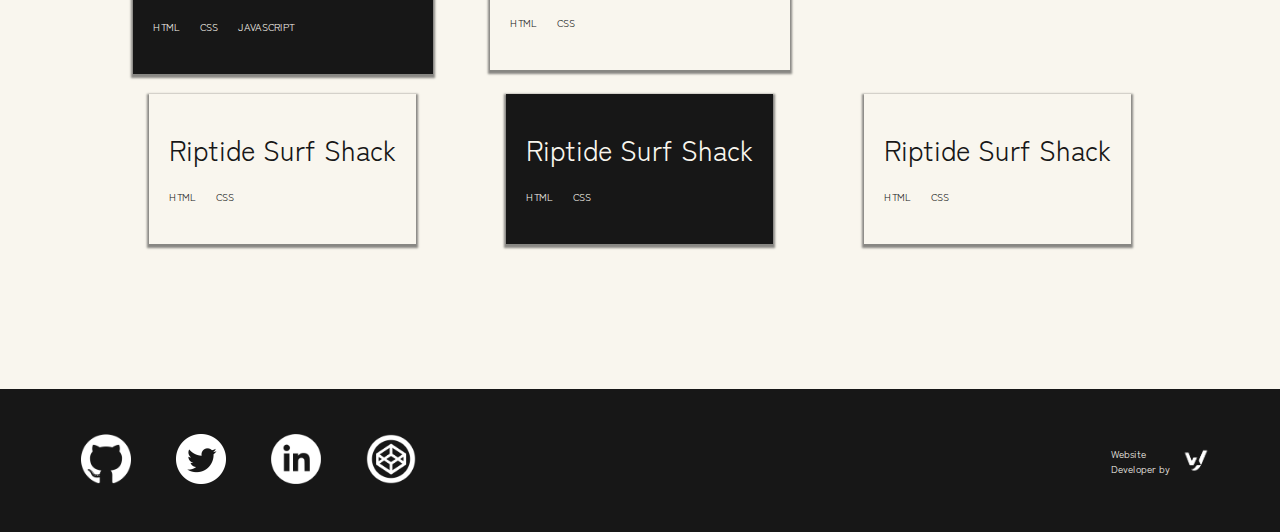
==== commit 6379a6b1: "Finished programming, design and content left to tweak for first version" ====
--- a/index.html
+++ b/index.html
@@ -18,7 +18,6 @@
             <nav>
                 <a href="about.html">About</a>
                 <a href="portfolio.html">Projects</a>
-                <a href="technologies.html">Technologies</a>
             </nav>
             <button class="hamburger">
                 <div class="bar"></div>
@@ -26,7 +25,6 @@
             <nav class="mobile-nav">
                 <a href="about.html">About</a>
                 <a href="portfolio.html">Projects</a>
-                <a href="technologies.html">Technologies</a>
             </nav>
         </div>
     </header>
--- a/style.css
+++ b/style.css
@@ -152,7 +152,6 @@
   justify-self: start;
   z-index: 100;
   margin: 0;
-  margin-top: 2rem;
 }
 @media (max-width: 992px) {
   header .logo {
@@ -211,7 +210,7 @@
 footer {
   background: #171717;
   width: 100%;
-  padding: 1px;
+  padding: 5vh;
 }
 footer a {
   margin: 0;
@@ -220,10 +219,6 @@
   max-height: 5rem;
   max-width: 5rem;
   border: 50%;
-  margin-top: 2rem;
-}
-footer .github {
-  grid-column: 5;
 }
 footer .developer-signature {
   width: 100px;
@@ -247,9 +242,6 @@
     max-width: 5rem;
     border: 50%;
   }
-  footer .github {
-    grid-column: 1;
-  }
   footer .developer-signature {
     width: 50px;
     grid-column: 4;
@@ -424,133 +416,33 @@
   padding: 30%;
 }
 .projects .project-card {
+  background: #171717;
+  color: #F9F6EE;
+  padding: 2rem;
+  box-shadow: 1px 2px 2px #666;
   grid-column: span 4;
   min-width: 100%;
 }
 .projects .project-card .info-card {
   background: #171717;
   color: #F9F6EE;
-  padding: 2rem;
-  box-shadow: 1px 2px 2px #666;
-}
-.projects .project-card-reverse {
-  grid-column: span 4;
-  min-width: 100%;
-}
-.projects .project-card-reverse .info-card {
+}
+.projects .reverse {
   background: #F9F6EE;
   color: #171717;
   padding: 2rem;
   box-shadow: 0px 2px 2px 2px rgba(23, 23, 23, 0.5);
+  grid-column: span 4;
+  min-width: 100%;
+}
+.projects .reverse .info-card {
+  background: #F9F6EE;
+  color: #171717;
 }
 @media (max-width: 576px) {
   .projects .project-card {
     grid-column: 1/span 4;
-    justify-self: start;
-    position: relative;
-  }
-  .projects .project-card .info-card {
-    background: #171717;
-    color: #F9F6EE;
-  }
-  .projects .project-card .info-card-img {
-    position: absolute;
-    height: 40vw;
-    width: 40vw;
-    background-color: #8FBC8F;
-    left: 45vw;
-    top: 50%;
-    transform: translate(0, -50%);
-  }
-  .projects .project-card-reverse {
-    grid-column: 1/span 4;
-    justify-self: end;
-    position: relative;
-  }
-  .projects .project-card-reverse .info-card {
-    background: #F9F6EE;
-    color: #171717;
-  }
-  .projects .project-card-reverse .info-card-img {
-    position: absolute;
-    height: 40vw;
-    width: 40vw;
-    background-color: #8FBC8F;
-    right: 45vw;
-    top: 50%;
-    transform: translate(0, -50%);
-  }
-  .projects .info-card {
-    max-width: 65vw;
-    padding: 0 2rem;
-    opacity: 0.8;
-    position: relative;
-  }
-  .projects .info-card h2 {
-    padding: 2rem 0;
-  }
-  .projects .info-card ul {
-    padding: 2rem 0;
-    display: flex;
-    gap: 2rem;
-  }
-}
-
-.technology-wrapper {
-  position: relative;
-  display: flex;
-  flex-direction: column;
-  align-items: center;
-  justify-content: center;
-  gap: 10px;
-  margin: 4rem;
-  background-color: #F9F6EE;
-  color: #171717;
-  max-width: 400px;
-}
-.technology-wrapper:hover h2:after {
-  width: 100%;
-  left: 0;
-}
-.technology-wrapper * {
-  color: inherit;
-}
-.technology-wrapper h2 {
-  position: relative;
-}
-.technology-wrapper h2:after {
-  position: absolute;
-  display: block;
-  content: "";
-  width: 0;
-  height: 0.2rem;
-  background-color: #8FBC8F;
-  z-index: 3;
-  left: 50%;
-  transition: all 0.5s ease-out;
-}
-.technology-wrapper .info-card {
-  position: absolute;
-  height: 100%;
-  background: #171717;
-  opacity: 0.8;
-  color: #F9F6EE;
-  width: 20vw;
-  padding: 2vw;
-  text-align: center;
-  opacity: 0;
-  z-index: -2;
-}
-.technology-wrapper .info-card.is-active {
-  opacity: 1;
-  z-index: 2;
-}
-.technology-wrapper .info-card h2 {
-  display: inline;
-  text-align: center;
-}
-.technology-wrapper .info-card p {
-  padding-top: 1vh;
+  }
 }
 
 /*# sourceMappingURL=style.css.map */
